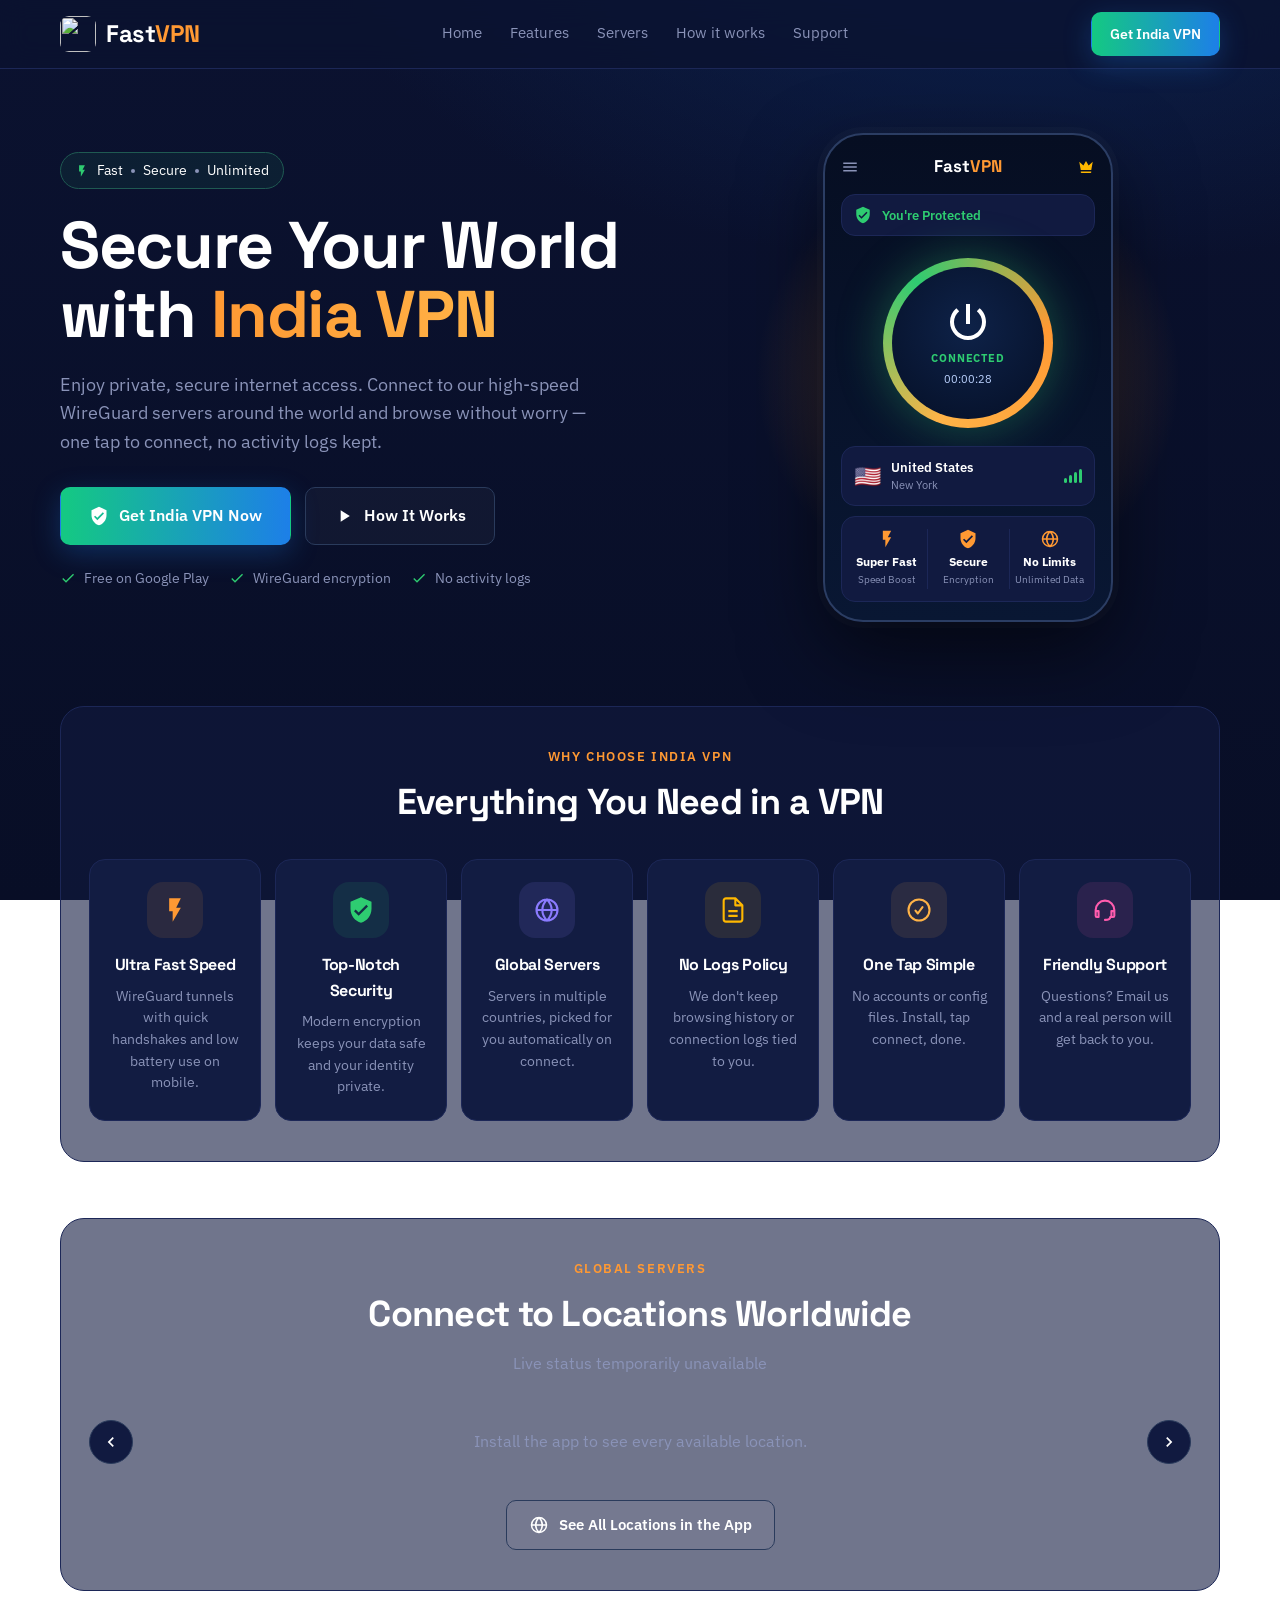
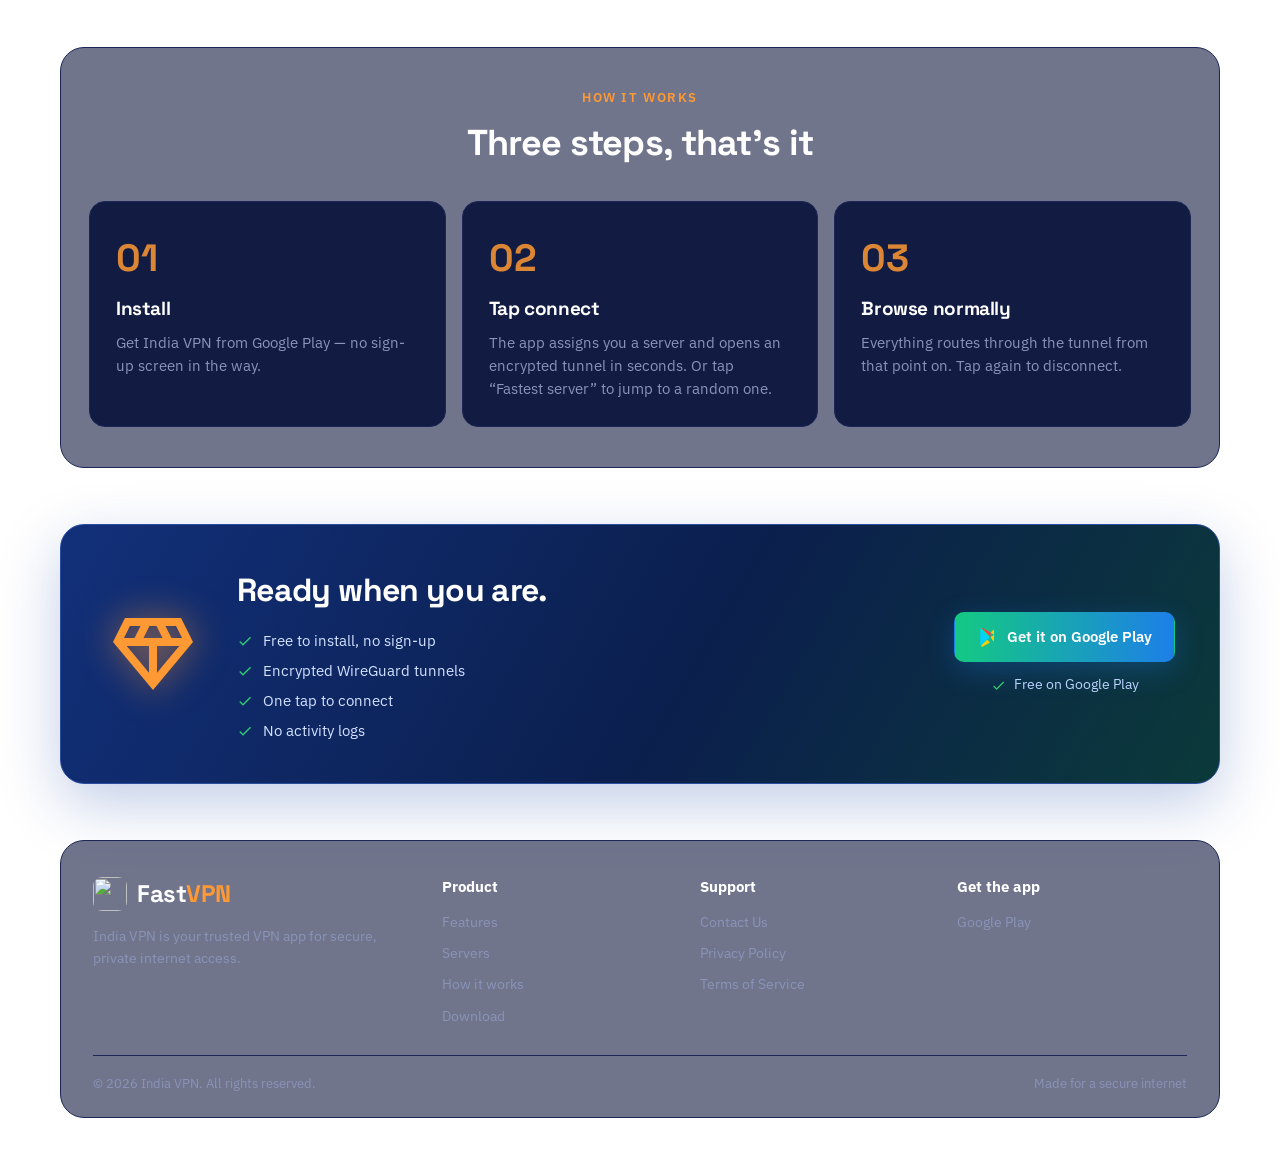
==== backend/api/public/index.html @ a30466d4 "security fixes, VPN failover, diagnostics, tests" ====
<!DOCTYPE html>
<html lang="en">
<head>
<meta charset="UTF-8">
<meta name="viewport" content="width=device-width, initial-scale=1.0">
<title>India VPN — Secure Your World with India VPN</title>
<meta name="description" content="India VPN: a no-log VPN built for speed. Encrypted WireGuard tunnels across servers around the world. Free on Google Play.">
<meta name="theme-color" content="#0B1230">

<!-- Open Graph / social share -->
<meta property="og:type" content="website">
<meta property="og:title" content="India VPN — Secure Your World with India VPN">
<meta property="og:description" content="A no-log VPN built for speed. Encrypted WireGuard tunnels across servers around the world.">
<meta property="og:image" content="/assets/og-image.jpg">
<meta name="twitter:card" content="summary_large_image">

<link rel="icon" type="image/png" sizes="32x32" href="/assets/favicon-32.png">
<link rel="icon" type="image/png" sizes="16x16" href="/assets/favicon-16.png">
<link rel="apple-touch-icon" sizes="180x180" href="/assets/apple-touch-icon.png">

<link rel="preconnect" href="https://fonts.googleapis.com">
<link rel="preconnect" href="https://fonts.gstatic.com" crossorigin>
<link href="https://fonts.googleapis.com/css2?family=Space+Grotesk:wght@500;700&family=IBM+Plex+Sans:wght@400;500;600&display=swap" rel="stylesheet">
<style>
  :root {
    --bg: #0B1230;
    --bg2: #080E26;
    --panel: #111A40;
    --panel2: #121C42;
    --line: #1C2757;
    --text: #FFFFFF;
    --muted: #8A93B8;
    --blue: #FF9933;
    --cyan: #FFB347;
    --green: #2ECC71;
    --gold: #FFB800;
    --radius: 18px;
  }
  * { box-sizing: border-box; margin: 0; padding: 0; }
  html { scroll-behavior: smooth; scroll-padding-top: 84px; }
  body {
    font-family: 'IBM Plex Sans', system-ui, -apple-system, 'Segoe UI', Roboto, sans-serif;
    background: radial-gradient(1200px 600px at 80% -10%, #0c2350 0%, transparent 60%), linear-gradient(180deg, var(--bg), var(--bg2));
    background-attachment: fixed;
    color: var(--text);
    line-height: 1.6;
    -webkit-font-smoothing: antialiased;
    overflow-x: hidden;
  }
  h1, h2, h3, .wordmark { font-family: 'Space Grotesk', 'IBM Plex Sans', sans-serif; letter-spacing: -0.02em; }
  a { color: inherit; text-decoration: none; }
  .wrap { width: min(1160px, 100% - 40px); margin-inline: auto; }
  .grad { background: linear-gradient(90deg, var(--blue), var(--cyan)); -webkit-background-clip: text; background-clip: text; color: transparent; }

  /* ---------- nav ---------- */
  nav { position: sticky; top: 0; z-index: 50; backdrop-filter: blur(14px); background: rgba(11,18,48, .78); border-bottom: 1px solid var(--line); }
  nav .row { display: flex; align-items: center; justify-content: space-between; height: 68px; gap: 16px; }
  .brand { display: flex; align-items: center; gap: 10px; }
  .brand img { border-radius: 9px; }
  .wordmark { font-size: 24px; font-weight: 700; }
  .wordmark span { color: var(--blue); }
  .nav-links { display: flex; gap: 28px; font-size: 15px; color: var(--muted); }
  .nav-links a { padding: 6px 0; border-bottom: 2px solid transparent; transition: color .2s, border-color .2s; }
  .nav-links a:hover { color: var(--text); border-color: var(--green); }
  .btn { display: inline-flex; align-items: center; justify-content: center; gap: 10px; font-weight: 600; font-size: 15px; border-radius: 10px; padding: 12px 22px; transition: transform .15s, box-shadow .2s, background .2s; cursor: pointer; border: 1px solid transparent; }
  .btn:hover { transform: translateY(-1px); }
  .btn-primary { background: linear-gradient(90deg, #14c982, #1d7fe8); color: #fff; box-shadow: 0 8px 28px rgba(29, 127, 232, .28); }
  .btn-primary:hover { box-shadow: 0 10px 34px rgba(46,204,113, .32); }
  .btn-ghost { background: rgba(255, 255, 255, .03); border-color: #2a3b5c; color: var(--text); }
  .btn-ghost:hover { background: rgba(255, 255, 255, .07); }
  .btn svg { width: 20px; height: 20px; flex: none; }
  .nav-cta { padding: 10px 18px; font-size: 14px; }
  .burger { display: none; width: 44px; height: 44px; border-radius: 10px; border: 1px solid var(--line); background: var(--panel); color: var(--text); align-items: center; justify-content: center; cursor: pointer; }
  .burger svg { width: 22px; height: 22px; }

  /* ---------- hero ---------- */
  .hero { padding: 64px 0 56px; }
  .hero-grid { display: grid; grid-template-columns: 1.1fr .9fr; gap: 40px; align-items: center; }
  .pill { display: inline-flex; align-items: center; gap: 8px; padding: 7px 14px; border-radius: 999px; border: 1px solid #1f5a52; background: rgba(46,204,113, .07); font-size: 13.5px; margin-bottom: 22px; }
  .pill svg { width: 14px; height: 14px; color: var(--green); }
  .pill i { width: 4px; height: 4px; border-radius: 50%; background: var(--muted); display: inline-block; }
  h1 { font-size: clamp(38px, 5.6vw, 66px); line-height: 1.04; font-weight: 700; }
  .lead { color: var(--muted); font-size: 18px; max-width: 540px; margin: 22px 0 30px; }
  .cta-row { display: flex; gap: 14px; flex-wrap: wrap; }
  .cta-row .btn { padding: 15px 28px; font-size: 16px; }
  .trust { display: flex; gap: 20px; flex-wrap: wrap; margin-top: 22px; font-size: 14px; color: var(--muted); }
  .trust span { display: inline-flex; align-items: center; gap: 8px; }
  .trust svg { width: 16px; height: 16px; color: var(--green); }

  /* phone mock (pure CSS, mirrors the app's home screen) */
  .hero-visual { display: flex; justify-content: center; position: relative; }
  .hero-visual::before { content: ""; position: absolute; width: 460px; height: 460px; max-width: 100%; border-radius: 50%; background: radial-gradient(circle, rgba(255,153,51, .35), transparent 65%); top: 50%; left: 50%; transform: translate(-50%, -50%); }
  .phone { position: relative; width: 290px; border-radius: 40px; border: 2px solid #2b3d63; background: linear-gradient(180deg, #060e22, #091733); padding: 18px 16px 18px; box-shadow: 0 30px 80px rgba(0, 0, 0, .55), 0 0 0 6px rgba(255, 255, 255, .02); }
  .ph-head { display: flex; align-items: center; justify-content: space-between; font-family: 'Space Grotesk', sans-serif; font-weight: 700; font-size: 17px; margin-bottom: 14px; }
  .ph-head b { color: var(--blue); font-weight: 700; }
  .ph-head svg { width: 18px; height: 18px; color: var(--muted); }
  .ph-head .crown { color: var(--gold); }
  .ph-card { background: var(--panel); border: 1px solid var(--line); border-radius: 14px; padding: 10px 12px; display: flex; align-items: center; gap: 10px; font-size: 12.5px; }
  .ph-card.ok { color: var(--green); font-weight: 600; }
  .ph-card svg { width: 18px; height: 18px; }
  .ring { width: 170px; height: 170px; margin: 22px auto 18px; border-radius: 50%; padding: 9px; background: conic-gradient(from 200deg, var(--cyan), var(--green), var(--blue), var(--cyan)); box-shadow: 0 0 46px rgba(46,204,113, .35); }
  .ring .disc { width: 100%; height: 100%; border-radius: 50%; background: radial-gradient(circle at 50% 40%, #0e2248, #050f26); display: flex; flex-direction: column; align-items: center; justify-content: center; gap: 4px; }
  .ring svg { width: 48px; height: 48px; color: #fff; }
  .ring .st { color: var(--green); font-size: 11px; font-weight: 700; letter-spacing: .08em; }
  .ring .tm { color: #bcd3ff; font-size: 11px; }
  .ph-loc { margin-bottom: 10px; }
  .ph-loc .t { font-size: 13px; font-weight: 600; line-height: 1.2; }
  .ph-loc small { color: var(--muted); font-size: 11px; display: block; }
  .flag { font-size: 22px; line-height: 1; }
  .bars { margin-left: auto; display: inline-flex; align-items: flex-end; gap: 2px; height: 14px; }
  .bars i { width: 3px; border-radius: 2px; background: var(--green); display: block; }
  .bars i:nth-child(1) { height: 5px; } .bars i:nth-child(2) { height: 8px; } .bars i:nth-child(3) { height: 11px; } .bars i:nth-child(4) { height: 14px; }
  .ph-feats { display: grid; grid-template-columns: repeat(3, 1fr); background: var(--panel); border: 1px solid var(--line); border-radius: 14px; padding: 12px 4px; text-align: center; font-size: 11px; }
  .ph-feats div + div { border-left: 1px solid var(--line); }
  .ph-feats svg { width: 20px; height: 20px; color: var(--blue); display: block; margin: 0 auto 4px; }
  .ph-feats b { display: block; font-size: 11.5px; }
  .ph-feats small { color: var(--muted); font-size: 10px; }

  /* ---------- sections ---------- */
  section { padding: 28px 0; }
  .panel { background: rgba(17,26,64, .6); border: 1px solid var(--line); border-radius: 24px; padding: 40px 28px; }
  .eyebrow { text-align: center; color: var(--blue); font-size: 13px; letter-spacing: .12em; text-transform: uppercase; font-weight: 600; }
  .panel h2 { text-align: center; font-size: clamp(26px, 3.4vw, 36px); margin: 6px 0 8px; }
  .sub { text-align: center; color: var(--muted); max-width: 620px; margin: 0 auto 30px; }
  .feature-grid { display: grid; grid-template-columns: repeat(6, 1fr); gap: 14px; margin-top: 28px; }
  .fcard { background: var(--panel2); border: 1px solid var(--line); border-radius: 16px; padding: 22px 16px; text-align: center; transition: transform .2s, border-color .2s; }
  .fcard:hover { transform: translateY(-4px); border-color: #2d4a7c; }
  .fcard .ic { width: 56px; height: 56px; margin: 0 auto 14px; border-radius: 16px; display: grid; place-items: center; background: rgba(255,153,51, .1); color: var(--blue); }
  .fcard:nth-child(2) .ic { color: var(--green); background: rgba(46,204,113, .1); }
  .fcard:nth-child(3) .ic { color: #8b7bff; background: rgba(139, 123, 255, .12); }
  .fcard:nth-child(4) .ic { color: var(--gold); background: rgba(255, 184, 0, .1); }
  .fcard:nth-child(5) .ic { color: var(--cyan); background: rgba(255,179,71, .1); }
  .fcard:nth-child(6) .ic { color: #ff5cae; background: rgba(255, 92, 174, .1); }
  .fcard .ic svg { width: 28px; height: 28px; }
  .fcard h3 { font-size: 16px; margin-bottom: 8px; }
  .fcard p { color: var(--muted); font-size: 13.5px; }

  .srv-wrap { position: relative; display: flex; align-items: center; gap: 12px; }
  .srv-row { display: flex; gap: 12px; overflow-x: auto; scroll-snap-type: x mandatory; padding: 4px; flex: 1; scrollbar-width: none; }
  .srv-row::-webkit-scrollbar { display: none; }
  .srv { flex: 0 0 168px; scroll-snap-align: start; background: var(--panel2); border: 1px solid var(--line); border-radius: 14px; padding: 16px; display: flex; flex-direction: column; gap: 4px; }
  .srv .flag { font-size: 28px; margin-bottom: 8px; }
  .srv b { font-size: 15px; }
  .srv small { color: var(--muted); display: flex; align-items: center; justify-content: space-between; }
  .arrow { flex: none; width: 44px; height: 44px; border-radius: 50%; border: 1px solid #2a3b5c; background: var(--panel); color: var(--text); cursor: pointer; display: grid; place-items: center; }
  .arrow svg { width: 20px; height: 20px; }
  .center { display: flex; justify-content: center; margin-top: 24px; }
  .srv-msg { text-align: center; color: var(--muted); padding: 18px; width: 100%; }

  .steps { display: grid; grid-template-columns: repeat(3, 1fr); gap: 16px; margin-top: 28px; }
  .step { background: var(--panel2); border: 1px solid var(--line); border-radius: 16px; padding: 26px; }
  .step .num { font-family: 'Space Grotesk', sans-serif; font-size: 38px; font-weight: 700; color: var(--blue); opacity: .85; }
  .step h3 { font-size: 19px; margin: 6px 0; }
  .step p { color: var(--muted); font-size: 14.5px; }

  .banner { display: grid; grid-template-columns: auto 1fr auto; gap: 36px; align-items: center; border-radius: 24px; padding: 40px 44px; border: 1px solid #2a4da0; background: linear-gradient(120deg, #12307a, #0b1f4d 55%, #0b3a3a); box-shadow: 0 20px 60px rgba(13, 60, 160, .25); }
  .banner .gem { width: 96px; height: 96px; color: var(--blue); filter: drop-shadow(0 0 18px rgba(255,153,51, .6)); }
  .banner h2 { font-size: clamp(24px, 3vw, 32px); margin-bottom: 12px; }
  .ticks { list-style: none; display: grid; gap: 6px; color: #d4e2ff; font-size: 15px; }
  .ticks li { display: flex; align-items: center; gap: 10px; }
  .ticks svg { width: 16px; height: 16px; color: var(--green); flex: none; }
  .banner .side { display: flex; flex-direction: column; align-items: stretch; gap: 12px; }
  .banner small { color: #bcd3ff; display: flex; align-items: center; gap: 8px; justify-content: center; font-size: 13.5px; }
  .banner small svg { width: 15px; height: 15px; color: var(--green); }

  /* ---------- footer ---------- */
  footer { padding: 28px 0 40px; }
  .foot { background: rgba(17,26,64, .6); border: 1px solid var(--line); border-radius: 24px; padding: 34px 32px 22px; }
  .foot-grid { display: grid; grid-template-columns: 1.4fr 1fr 1fr 1fr; gap: 28px; }
  .foot p.about { color: var(--muted); font-size: 14px; margin-top: 12px; max-width: 300px; }
  .foot h4 { font-size: 15px; margin-bottom: 12px; }
  .foot ul { list-style: none; display: grid; gap: 9px; font-size: 14px; color: var(--muted); }
  .foot ul a:hover { color: var(--text); }
  .foot-bottom { display: flex; justify-content: space-between; flex-wrap: wrap; gap: 10px; margin-top: 28px; padding-top: 18px; border-top: 1px solid var(--line); font-size: 13px; color: var(--muted); }

  /* ---------- responsive ---------- */
  @media (max-width: 1020px) {
    .feature-grid { grid-template-columns: repeat(3, 1fr); }
    .foot-grid { grid-template-columns: 1fr 1fr; }
  }
  @media (max-width: 860px) {
    .burger { display: inline-flex; }
    .nav-cta { display: none; }
    .nav-links { display: none; position: absolute; top: 68px; left: 0; right: 0; flex-direction: column; gap: 0; background: rgba(11,18,48, .97); border-bottom: 1px solid var(--line); padding: 8px 20px 16px; }
    .nav-links.open { display: flex; }
    .nav-links a { padding: 14px 0; border-bottom: 1px solid var(--line); }
    .hero { padding-top: 36px; }
    .hero-grid { grid-template-columns: 1fr; text-align: left; }
    .hero-visual { margin-top: 12px; }
    .steps { grid-template-columns: 1fr; }
    .banner { grid-template-columns: 1fr; text-align: center; padding: 32px 22px; justify-items: center; }
    .ticks { justify-items: start; }
  }
  @media (max-width: 560px) {
    .feature-grid { grid-template-columns: 1fr 1fr; }
    .fcard { padding: 18px 12px; }
    .cta-row .btn { flex: 1 1 100%; }
    .panel { padding: 28px 16px; border-radius: 20px; }
    .arrow { display: none; }
    .foot-grid { grid-template-columns: 1fr; }
    .foot { padding: 26px 20px 18px; }
  }
  @media (prefers-reduced-motion: reduce) { * { transition: none !important; scroll-behavior: auto !important; } }
</style>
</head>
<body>

<svg width="0" height="0" style="position:absolute" aria-hidden="true">
  <defs>
    <symbol id="i-shield" viewBox="0 0 24 24"><path fill="currentColor" d="M12 1 3 5v6c0 5.55 3.84 10.74 9 12 5.16-1.26 9-6.45 9-12V5l-9-4Zm-2 16-4-4 1.41-1.41L10 14.17l6.59-6.59L18 9l-8 8Z"/></symbol>
    <symbol id="i-bolt" viewBox="0 0 24 24"><path fill="currentColor" d="M7 2v11h3v9l7-12h-4l4-8z"/></symbol>
    <symbol id="i-power" viewBox="0 0 24 24"><path fill="currentColor" d="M13 3h-2v10h2V3Zm4.83 2.17-1.42 1.42A6.92 6.92 0 0 1 19 12c0 3.87-3.13 7-7 7s-7-3.13-7-7c0-2.19 1.01-4.14 2.58-5.42L6.17 5.17A8.99 8.99 0 0 0 3 12c0 4.97 4.03 9 9 9s9-4.03 9-9c0-2.74-1.23-5.18-3.17-6.83Z"/></symbol>
    <symbol id="i-globe" viewBox="0 0 24 24"><path fill="none" stroke="currentColor" stroke-width="1.8" d="M12 21a9 9 0 1 0 0-18 9 9 0 0 0 0 18Zm-9-9h18M12 3c2.5 2.5 4 5.8 4 9s-1.5 6.5-4 9c-2.5-2.5-4-5.8-4-9s1.5-6.5 4-9Z"/></symbol>
    <symbol id="i-doc" viewBox="0 0 24 24"><path fill="none" stroke="currentColor" stroke-width="1.8" stroke-linejoin="round" d="M14 2H6a2 2 0 0 0-2 2v16a2 2 0 0 0 2 2h12a2 2 0 0 0 2-2V8l-6-6ZM14 2v6h6M8 13h8M8 17h8"/></symbol>
    <symbol id="i-tap" viewBox="0 0 24 24"><path fill="none" stroke="currentColor" stroke-width="1.8" stroke-linecap="round" stroke-linejoin="round" d="M9 12.5 11 15l4-5.5M12 21a9 9 0 1 0 0-18 9 9 0 0 0 0 18Z"/></symbol>
    <symbol id="i-support" viewBox="0 0 24 24"><path fill="none" stroke="currentColor" stroke-width="1.8" stroke-linecap="round" stroke-linejoin="round" d="M4 13v-1a8 8 0 0 1 16 0v1M4 13h2.5v5H5a1 1 0 0 1-1-1v-4Zm16 0h-2.5v5H19a1 1 0 0 0 1-1v-4Zm-3.5 5c0 1.5-2 2.5-4.5 2.5"/></symbol>
    <symbol id="i-check" viewBox="0 0 24 24"><path fill="currentColor" d="M9 16.2 4.8 12l-1.4 1.4L9 19 21 7l-1.4-1.4L9 16.2Z"/></symbol>
    <symbol id="i-menu" viewBox="0 0 24 24"><path fill="currentColor" d="M3 18h18v-2H3v2Zm0-5h18v-2H3v2Zm0-7v2h18V6H3Z"/></symbol>
    <symbol id="i-chev" viewBox="0 0 24 24"><path fill="currentColor" d="M10 6 8.59 7.41 13.17 12l-4.58 4.59L10 18l6-6-6-6Z"/></symbol>
    <symbol id="i-play" viewBox="0 0 512 512"><path fill="#00D2FF" d="M325 256 100 480a30 30 0 0 1-16-27V59a30 30 0 0 1 16-27z"/><path fill="#00F076" d="M100 32c6 0 12 2 18 5l229 130-73 73z"/><path fill="#FF3A44" d="M347 256 274 183 118 27c4-2 10-3 15-3 8 0 15 2 21 6l193 110z"/><path fill="#FFCE00" d="M118 485c-5 0-10-2-15-4l156-156 73 73-193 110c-6 3-13 4-21 4z"/><path fill="#FFCE00" d="M347 256l67-38c14-8 14-28 0-36l-67-38 73-73c9 6 16 15 16 27v244c0 12-7 21-16 27z"/></symbol>
    <symbol id="i-gem" viewBox="0 0 24 24"><path fill="currentColor" d="M19 3H5L2 9l10 12L22 9l-3-6ZM9.62 8l1.5-3h1.76l1.5 3H9.62ZM11 10v6.68L5.44 10H11Zm2 0h5.56L13 16.68V10Zm6.26-2h-2.65l-1.5-3h2.65l1.5 3ZM6.24 5h2.65l-1.5 3H4.74l1.5-3Z"/></symbol>
  </defs>
</svg>

<nav>
  <div class="wrap row">
    <a class="brand" href="#top" aria-label="India VPN home">
      <img src="/assets/logo-64.png" alt="" width="36" height="36">
      <span class="wordmark">Fast<span>VPN</span></span>
    </a>
    <div class="nav-links" id="navLinks">
      <a href="#top">Home</a>
      <a href="#features">Features</a>
      <a href="#servers">Servers</a>
      <a href="#how">How it works</a>
      <a href="#support">Support</a>
    </div>
    <a class="btn btn-primary nav-cta play-link" href="https://play.google.com/store/apps/details?id=com.indiavpn.fast" target="_blank" rel="noopener">Get India VPN</a>
    <button class="burger" id="burger" aria-label="Open menu" aria-expanded="false"><svg><use href="#i-menu"/></svg></button>
  </div>
</nav>

<main id="top">
<header class="hero">
  <div class="wrap hero-grid">
    <div>
      <div class="pill"><svg><use href="#i-bolt"/></svg>Fast <i></i> Secure <i></i> Unlimited</div>
      <h1>Secure Your World<br>with <span class="grad">India VPN</span></h1>
      <p class="lead">Enjoy private, secure internet access. Connect to our high-speed WireGuard servers around the world and browse without worry — one tap to connect, no activity logs kept.</p>
      <div class="cta-row">
        <a class="btn btn-primary play-link" href="https://play.google.com/store/apps/details?id=com.indiavpn.fast" target="_blank" rel="noopener"><svg><use href="#i-shield"/></svg>Get India VPN Now</a>
        <a class="btn btn-ghost" href="#how"><svg viewBox="0 0 24 24"><path fill="currentColor" d="M8 5v14l11-7z"/></svg>How It Works</a>
      </div>
      <div class="trust">
        <span><svg><use href="#i-check"/></svg>Free on Google Play</span>
        <span><svg><use href="#i-check"/></svg>WireGuard encryption</span>
        <span><svg><use href="#i-check"/></svg>No activity logs</span>
      </div>
      <div class="trust" style="margin-top:14px"><span id="livePillText"></span></div>
    </div>

    <div class="hero-visual" aria-hidden="true">
      <div class="phone">
        <div class="ph-head"><svg><use href="#i-menu"/></svg><span>Fast<b>VPN</b></span><svg class="crown" viewBox="0 0 24 24"><path fill="currentColor" d="M5 16 3 5l5.5 5L12 4l3.5 6L21 5l-2 11H5Zm14 3c0 .6-.4 1-1 1H6c-.6 0-1-.4-1-1v-1h14v1Z"/></svg></div>
        <div class="ph-card ok"><svg><use href="#i-shield"/></svg>You're Protected</div>
        <div class="ring"><div class="disc"><svg><use href="#i-power"/></svg><span class="st">CONNECTED</span><span class="tm">00:00:28</span></div></div>
        <div class="ph-card ph-loc"><span class="flag">🇺🇸</span><div><span class="t">United States</span><small>New York</small></div><span class="bars"><i></i><i></i><i></i><i></i></span></div>
        <div class="ph-feats">
          <div><svg><use href="#i-bolt"/></svg><b>Super Fast</b><small>Speed Boost</small></div>
          <div><svg><use href="#i-shield"/></svg><b>Secure</b><small>Encryption</small></div>
          <div><svg><use href="#i-globe"/></svg><b>No Limits</b><small>Unlimited Data</small></div>
        </div>
      </div>
    </div>
  </div>
</header>

<section id="features">
  <div class="wrap">
    <div class="panel">
      <div class="eyebrow">Why choose India VPN</div>
      <h2>Everything You Need in a VPN</h2>
      <div class="feature-grid">
        <div class="fcard"><div class="ic"><svg><use href="#i-bolt"/></svg></div><h3>Ultra Fast Speed</h3><p>WireGuard tunnels with quick handshakes and low battery use on mobile.</p></div>
        <div class="fcard"><div class="ic"><svg><use href="#i-shield"/></svg></div><h3>Top-Notch Security</h3><p>Modern encryption keeps your data safe and your identity private.</p></div>
        <div class="fcard"><div class="ic"><svg><use href="#i-globe"/></svg></div><h3>Global Servers</h3><p>Servers in multiple countries, picked for you automatically on connect.</p></div>
        <div class="fcard"><div class="ic"><svg><use href="#i-doc"/></svg></div><h3>No Logs Policy</h3><p>We don't keep browsing history or connection logs tied to you.</p></div>
        <div class="fcard"><div class="ic"><svg><use href="#i-tap"/></svg></div><h3>One Tap Simple</h3><p>No accounts or config files. Install, tap connect, done.</p></div>
        <div class="fcard"><div class="ic"><svg><use href="#i-support"/></svg></div><h3>Friendly Support</h3><p>Questions? Email us and a real person will get back to you.</p></div>
      </div>
    </div>
  </div>
</section>

<section id="servers">
  <div class="wrap">
    <div class="panel">
      <div class="eyebrow">Global servers</div>
      <h2 id="serversTitle">Connect to Locations Worldwide</h2>
      <p class="sub" id="liveStatsText">Loading live network…</p>
      <div class="srv-wrap">
        <button class="arrow" id="srvPrev" aria-label="Previous"><svg style="transform:scaleX(-1)"><use href="#i-chev"/></svg></button>
        <div class="srv-row" id="srvRow"></div>
        <button class="arrow" id="srvNext" aria-label="Next"><svg><use href="#i-chev"/></svg></button>
      </div>
      <div class="center"><a class="btn btn-ghost play-link" href="https://play.google.com/store/apps/details?id=com.indiavpn.fast" target="_blank" rel="noopener"><svg><use href="#i-globe"/></svg>See All Locations in the App</a></div>
    </div>
  </div>
</section>

<section id="how">
  <div class="wrap">
    <div class="panel">
      <div class="eyebrow">How it works</div>
      <h2>Three steps, that's it</h2>
      <div class="steps">
        <div class="step"><div class="num">01</div><h3>Install</h3><p>Get India VPN from Google Play — no sign-up screen in the way.</p></div>
        <div class="step"><div class="num">02</div><h3>Tap connect</h3><p>The app assigns you a server and opens an encrypted tunnel in seconds. Or tap “Fastest server” to jump to a random one.</p></div>
        <div class="step"><div class="num">03</div><h3>Browse normally</h3><p>Everything routes through the tunnel from that point on. Tap again to disconnect.</p></div>
      </div>
    </div>
  </div>
</section>

<section id="download">
  <div class="wrap">
    <div class="banner">
      <svg class="gem"><use href="#i-gem"/></svg>
      <div>
        <h2>Ready when you are.</h2>
        <ul class="ticks">
          <li><svg><use href="#i-check"/></svg>Free to install, no sign-up</li>
          <li><svg><use href="#i-check"/></svg>Encrypted WireGuard tunnels</li>
          <li><svg><use href="#i-check"/></svg>One tap to connect</li>
          <li><svg><use href="#i-check"/></svg>No activity logs</li>
        </ul>
      </div>
      <div class="side">
        <a class="btn btn-primary play-link" href="https://play.google.com/store/apps/details?id=com.indiavpn.fast" target="_blank" rel="noopener"><svg><use href="#i-play"/></svg>Get it on Google Play</a>
        <small><svg><use href="#i-check"/></svg>Free on Google Play</small>
      </div>
    </div>
  </div>
</section>
</main>

<footer id="support">
  <div class="wrap">
    <div class="foot">
      <div class="foot-grid">
        <div>
          <a class="brand" href="#top"><img src="/assets/logo-64.png" alt="" width="34" height="34"><span class="wordmark">Fast<span>VPN</span></span></a>
          <p class="about">India VPN is your trusted VPN app for secure, private internet access.</p>
        </div>
        <div><h4>Product</h4><ul><li><a href="#features">Features</a></li><li><a href="#servers">Servers</a></li><li><a href="#how">How it works</a></li><li><a class="play-link" href="https://play.google.com/store/apps/details?id=com.indiavpn.fast" target="_blank" rel="noopener">Download</a></li></ul></div>
        <div><h4>Support</h4><ul><li><a href="mailto:admin@fastvpnn.pp.ua">Contact Us</a></li><li><a href="/privacy.html">Privacy Policy</a></li><li><a href="/terms.html">Terms of Service</a></li></ul></div>
        <div><h4>Get the app</h4><ul><li><a class="play-link" href="https://play.google.com/store/apps/details?id=com.indiavpn.fast" target="_blank" rel="noopener">Google Play</a></li></ul></div>
      </div>
      <div class="foot-bottom"><span>© <span id="year"></span> India VPN. All rights reserved.</span><span>Made for a secure internet</span></div>
    </div>
  </div>
</footer>

<script>
  var PLAY_STORE_URL = "https://play.google.com/store/apps/details?id=com.indiavpn.fast";
  document.querySelectorAll('.play-link').forEach(function (a) { a.href = PLAY_STORE_URL; });
  document.getElementById('year').textContent = new Date().getFullYear();

  // mobile menu
  var burger = document.getElementById('burger'), links = document.getElementById('navLinks');
  burger.addEventListener('click', function () {
    var open = links.classList.toggle('open');
    burger.setAttribute('aria-expanded', open ? 'true' : 'false');
  });
  links.addEventListener('click', function (e) { if (e.target.tagName === 'A') { links.classList.remove('open'); burger.setAttribute('aria-expanded', 'false'); } });

  // server carousel arrows
  var row = document.getElementById('srvRow');
  document.getElementById('srvNext').addEventListener('click', function () { row.scrollBy({ left: 360, behavior: 'smooth' }); });
  document.getElementById('srvPrev').addEventListener('click', function () { row.scrollBy({ left: -360, behavior: 'smooth' }); });

  function flagEmoji(code) {
    if (!code || code.length !== 2) return '🌐';
    var A = 0x1F1E6, c = code.toUpperCase();
    return String.fromCodePoint(A + c.charCodeAt(0) - 65, A + c.charCodeAt(1) - 65);
  }
  function el(tag, cls, text) { var n = document.createElement(tag); if (cls) n.className = cls; if (text) n.textContent = text; return n; }

  // Real, live data from the same public endpoint the app itself calls.
  fetch('/api/servers')
    .then(function (r) { return r.json(); })
    .then(function (servers) {
      var countries = {};
      servers.forEach(function (s) { (countries[s.countryCode] = countries[s.countryCode] || []).push(s); });
      var codes = Object.keys(countries);
      var text = servers.length === 0
        ? 'Network coming online — check back shortly'
        : servers.length + ' server' + (servers.length === 1 ? '' : 's') + ' live across ' + codes.length + ' ' + (codes.length === 1 ? 'country' : 'countries');
      document.getElementById('liveStatsText').textContent = text;
      document.getElementById('livePillText').textContent = servers.length ? '● ' + text : '';
      if (servers.length) document.getElementById('serversTitle').textContent = 'Connect to ' + codes.length + ' ' + (codes.length === 1 ? 'Country' : 'Countries') + ' and Counting';
      codes.sort().forEach(function (code) {
        var list = countries[code], first = list[0];
        var card = el('div', 'srv');
        card.appendChild(el('span', 'flag', flagEmoji(code)));
        card.appendChild(el('b', '', first.countryName || code));
        var small = el('small');
        small.appendChild(el('span', '', list.length > 1 ? list.length + ' servers' : (first.city || 'Server')));
        var bars = el('span', 'bars'); for (var i = 0; i < 4; i++) bars.appendChild(document.createElement('i'));
        small.appendChild(bars);
        card.appendChild(small);
        row.appendChild(card);
      });
    })
    .catch(function () {
      document.getElementById('liveStatsText').textContent = 'Live status temporarily unavailable';
      row.appendChild(el('div', 'srv-msg', 'Install the app to see every available location.'));
    });
</script>
</body>
</html>
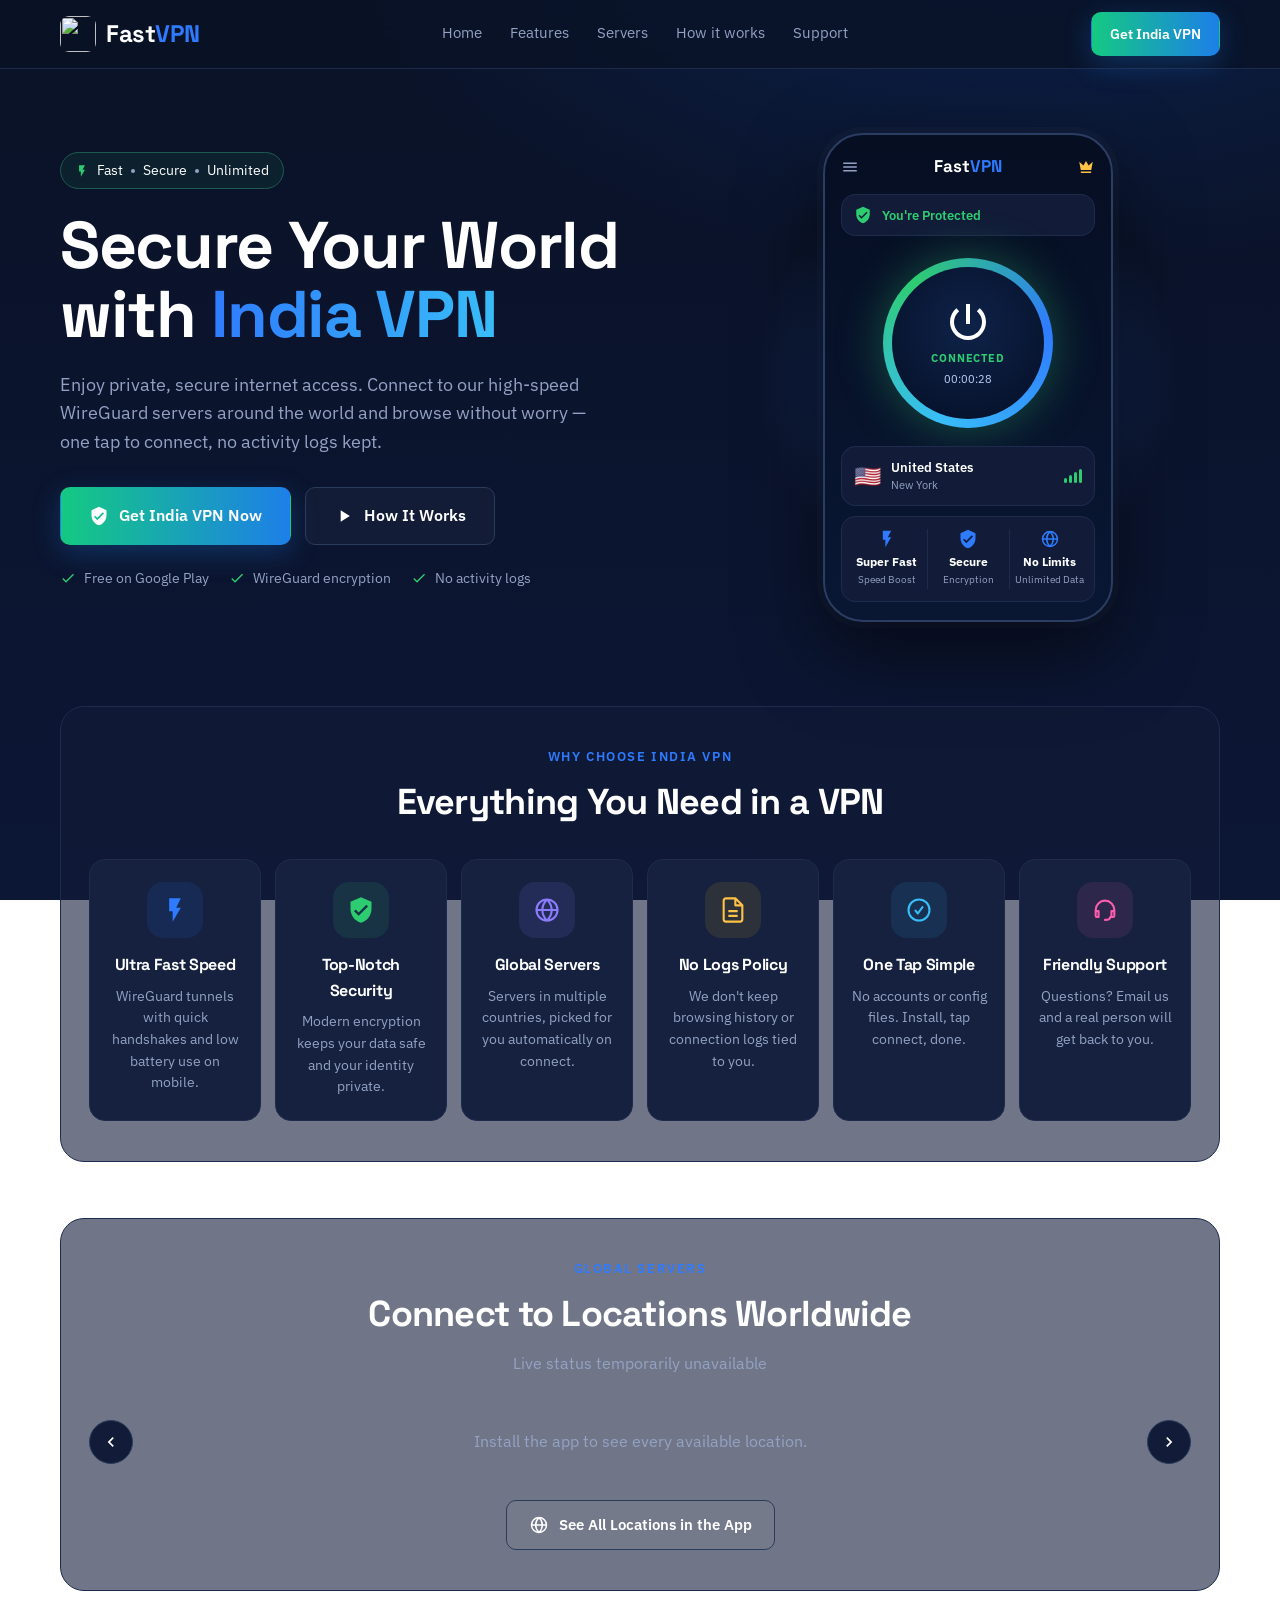
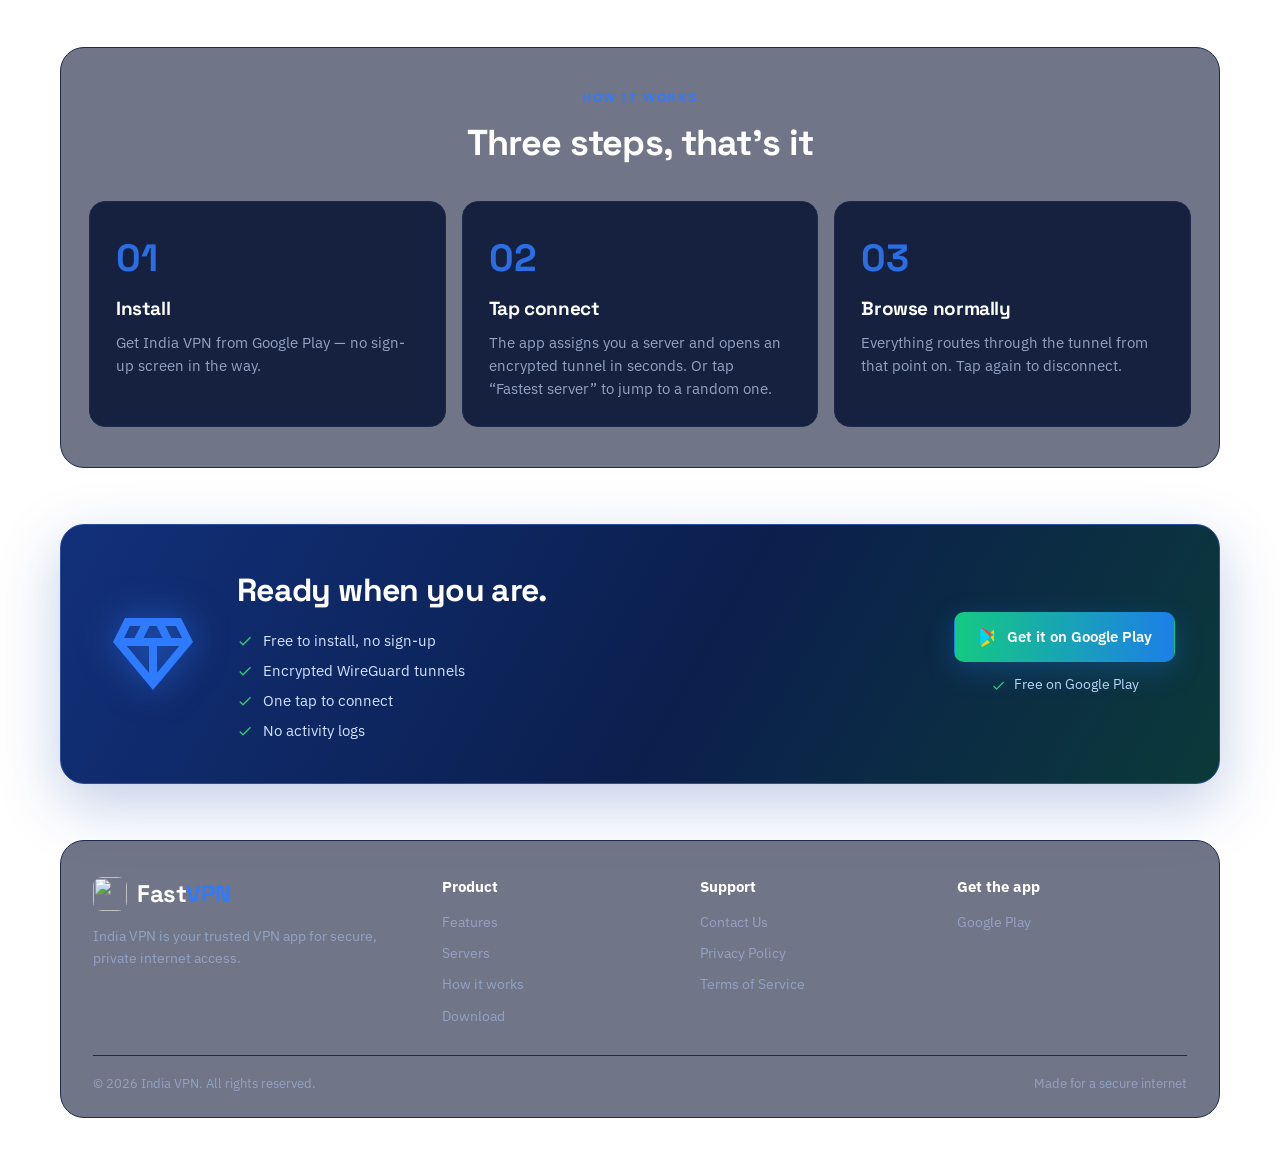
==== commit 5f18a9d2: "Replace project with india-vpn-project zip contents Full replacement of the project tree from the up" ====
--- a/backend/api/public/index.html
+++ b/backend/api/public/index.html
@@ -5,7 +5,7 @@
 <meta name="viewport" content="width=device-width, initial-scale=1.0">
 <title>India VPN — Secure Your World with India VPN</title>
 <meta name="description" content="India VPN: a no-log VPN built for speed. Encrypted WireGuard tunnels across servers around the world. Free on Google Play.">
-<meta name="theme-color" content="#0B1230">
+<meta name="theme-color" content="#0A1226">
 
 <!-- Open Graph / social share -->
 <meta property="og:type" content="website">
@@ -23,17 +23,17 @@
 <link href="https://fonts.googleapis.com/css2?family=Space+Grotesk:wght@500;700&family=IBM+Plex+Sans:wght@400;500;600&display=swap" rel="stylesheet">
 <style>
   :root {
-    --bg: #0B1230;
-    --bg2: #080E26;
-    --panel: #111A40;
-    --panel2: #121C42;
-    --line: #1C2757;
+    --bg: #0A1226;
+    --bg2: #0C1736;
+    --panel: #121C38;
+    --panel2: #15213F;
+    --line: #1E2B4D;
     --text: #FFFFFF;
-    --muted: #8A93B8;
-    --blue: #FF9933;
-    --cyan: #FFB347;
+    --muted: #93A2C4;
+    --blue: #2F7BFF;
+    --cyan: #38BDF8;
     --green: #2ECC71;
-    --gold: #FFB800;
+    --gold: #FFC247;
     --radius: 18px;
   }
   * { box-sizing: border-box; margin: 0; padding: 0; }
@@ -53,7 +53,7 @@
   .grad { background: linear-gradient(90deg, var(--blue), var(--cyan)); -webkit-background-clip: text; background-clip: text; color: transparent; }
 
   /* ---------- nav ---------- */
-  nav { position: sticky; top: 0; z-index: 50; backdrop-filter: blur(14px); background: rgba(11,18,48, .78); border-bottom: 1px solid var(--line); }
+  nav { position: sticky; top: 0; z-index: 50; backdrop-filter: blur(14px); background: rgba(10,18,38, .78); border-bottom: 1px solid var(--line); }
   nav .row { display: flex; align-items: center; justify-content: space-between; height: 68px; gap: 16px; }
   .brand { display: flex; align-items: center; gap: 10px; }
   .brand img { border-radius: 9px; }
@@ -89,7 +89,7 @@
 
   /* phone mock (pure CSS, mirrors the app's home screen) */
   .hero-visual { display: flex; justify-content: center; position: relative; }
-  .hero-visual::before { content: ""; position: absolute; width: 460px; height: 460px; max-width: 100%; border-radius: 50%; background: radial-gradient(circle, rgba(255,153,51, .35), transparent 65%); top: 50%; left: 50%; transform: translate(-50%, -50%); }
+  .hero-visual::before { content: ""; position: absolute; width: 460px; height: 460px; max-width: 100%; border-radius: 50%; background: radial-gradient(circle, rgba(47,123,255, .35), transparent 65%); top: 50%; left: 50%; transform: translate(-50%, -50%); }
   .phone { position: relative; width: 290px; border-radius: 40px; border: 2px solid #2b3d63; background: linear-gradient(180deg, #060e22, #091733); padding: 18px 16px 18px; box-shadow: 0 30px 80px rgba(0, 0, 0, .55), 0 0 0 6px rgba(255, 255, 255, .02); }
   .ph-head { display: flex; align-items: center; justify-content: space-between; font-family: 'Space Grotesk', sans-serif; font-weight: 700; font-size: 17px; margin-bottom: 14px; }
   .ph-head b { color: var(--blue); font-weight: 700; }
@@ -118,18 +118,18 @@
 
   /* ---------- sections ---------- */
   section { padding: 28px 0; }
-  .panel { background: rgba(17,26,64, .6); border: 1px solid var(--line); border-radius: 24px; padding: 40px 28px; }
+  .panel { background: rgba(18,28,56, .6); border: 1px solid var(--line); border-radius: 24px; padding: 40px 28px; }
   .eyebrow { text-align: center; color: var(--blue); font-size: 13px; letter-spacing: .12em; text-transform: uppercase; font-weight: 600; }
   .panel h2 { text-align: center; font-size: clamp(26px, 3.4vw, 36px); margin: 6px 0 8px; }
   .sub { text-align: center; color: var(--muted); max-width: 620px; margin: 0 auto 30px; }
   .feature-grid { display: grid; grid-template-columns: repeat(6, 1fr); gap: 14px; margin-top: 28px; }
   .fcard { background: var(--panel2); border: 1px solid var(--line); border-radius: 16px; padding: 22px 16px; text-align: center; transition: transform .2s, border-color .2s; }
   .fcard:hover { transform: translateY(-4px); border-color: #2d4a7c; }
-  .fcard .ic { width: 56px; height: 56px; margin: 0 auto 14px; border-radius: 16px; display: grid; place-items: center; background: rgba(255,153,51, .1); color: var(--blue); }
+  .fcard .ic { width: 56px; height: 56px; margin: 0 auto 14px; border-radius: 16px; display: grid; place-items: center; background: rgba(47,123,255, .1); color: var(--blue); }
   .fcard:nth-child(2) .ic { color: var(--green); background: rgba(46,204,113, .1); }
   .fcard:nth-child(3) .ic { color: #8b7bff; background: rgba(139, 123, 255, .12); }
   .fcard:nth-child(4) .ic { color: var(--gold); background: rgba(255, 184, 0, .1); }
-  .fcard:nth-child(5) .ic { color: var(--cyan); background: rgba(255,179,71, .1); }
+  .fcard:nth-child(5) .ic { color: var(--cyan); background: rgba(56,189,248, .1); }
   .fcard:nth-child(6) .ic { color: #ff5cae; background: rgba(255, 92, 174, .1); }
   .fcard .ic svg { width: 28px; height: 28px; }
   .fcard h3 { font-size: 16px; margin-bottom: 8px; }
@@ -154,7 +154,7 @@
   .step p { color: var(--muted); font-size: 14.5px; }
 
   .banner { display: grid; grid-template-columns: auto 1fr auto; gap: 36px; align-items: center; border-radius: 24px; padding: 40px 44px; border: 1px solid #2a4da0; background: linear-gradient(120deg, #12307a, #0b1f4d 55%, #0b3a3a); box-shadow: 0 20px 60px rgba(13, 60, 160, .25); }
-  .banner .gem { width: 96px; height: 96px; color: var(--blue); filter: drop-shadow(0 0 18px rgba(255,153,51, .6)); }
+  .banner .gem { width: 96px; height: 96px; color: var(--blue); filter: drop-shadow(0 0 18px rgba(47,123,255, .6)); }
   .banner h2 { font-size: clamp(24px, 3vw, 32px); margin-bottom: 12px; }
   .ticks { list-style: none; display: grid; gap: 6px; color: #d4e2ff; font-size: 15px; }
   .ticks li { display: flex; align-items: center; gap: 10px; }
@@ -165,7 +165,7 @@
 
   /* ---------- footer ---------- */
   footer { padding: 28px 0 40px; }
-  .foot { background: rgba(17,26,64, .6); border: 1px solid var(--line); border-radius: 24px; padding: 34px 32px 22px; }
+  .foot { background: rgba(18,28,56, .6); border: 1px solid var(--line); border-radius: 24px; padding: 34px 32px 22px; }
   .foot-grid { display: grid; grid-template-columns: 1.4fr 1fr 1fr 1fr; gap: 28px; }
   .foot p.about { color: var(--muted); font-size: 14px; margin-top: 12px; max-width: 300px; }
   .foot h4 { font-size: 15px; margin-bottom: 12px; }
@@ -181,7 +181,7 @@
   @media (max-width: 860px) {
     .burger { display: inline-flex; }
     .nav-cta { display: none; }
-    .nav-links { display: none; position: absolute; top: 68px; left: 0; right: 0; flex-direction: column; gap: 0; background: rgba(11,18,48, .97); border-bottom: 1px solid var(--line); padding: 8px 20px 16px; }
+    .nav-links { display: none; position: absolute; top: 68px; left: 0; right: 0; flex-direction: column; gap: 0; background: rgba(10,18,38, .97); border-bottom: 1px solid var(--line); padding: 8px 20px 16px; }
     .nav-links.open { display: flex; }
     .nav-links a { padding: 14px 0; border-bottom: 1px solid var(--line); }
     .hero { padding-top: 36px; }
